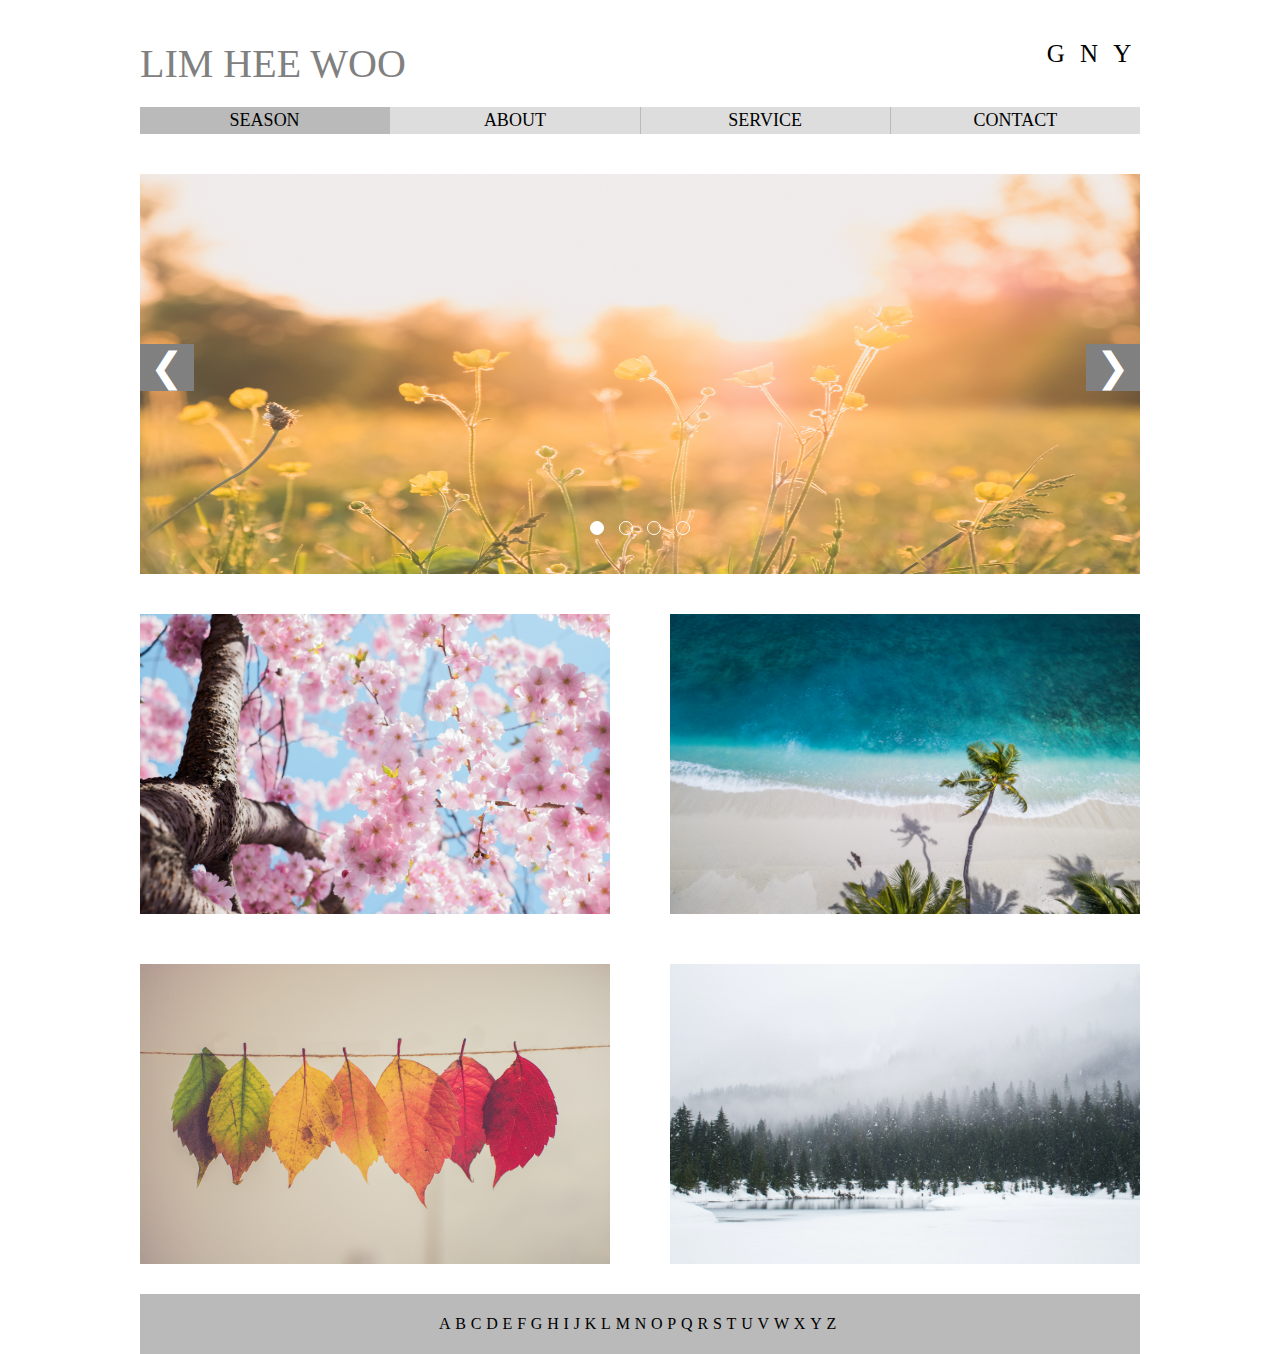
==== index.html @ 7a0b918a "prac" ====
<!DOCTYPE html>
<html lang="en">
<head>
    <meta charset="UTF-8">
    <meta http-equiv="X-UA-Compatible" content="IE=edge">
    <meta name="viewport" content="width=device-width, initial-scale=1.0">
    <title>SEASON</title>
    <link rel="stylesheet" href="style.css">
    <script src="index_include.js"></script>
</head>
<body>
    <div id="wrap">
        <div id="header">
            <div class="header-list">
                <div class="site-title">LIM HEE WOO</div>
                <div class="site-link">
                    <div class="link-tag"><a href="http://google.com" target="_blank" class="liis-a">G</a></div>
                    <div class="link-tag"><a href="http://naver.com" target="_blank" class="liis-a">N</a></div>
                    <div class="link-tag"><a href="http://youtube.com" target="_blank" class="liis-a">Y</a></div>
                </div>
            </div>
            <div class="content-list">
                <ul class="list-item">
                    <a href="index.html" class="item-a" target="_self"><li class="item">SEASON</li></a>
                    <a href="1.html" class="item-a" target="_self"><li class="item">ABOUT</li></a>
                    <a href="2.html" class="item-a" target="_self"><li class="item">SERVICE</li></a>
                    <a href="3.html" class="item-a" target="_self"><li class="item">CONTACT</li></a>
                </ul>
            </div>
        </div>
        <script src="index_script1.js"></script>
        <div id="container">
            <div class="big-pic">
                <img class="pic-slides" src="spring.jpg">
                <img class="pic-slides" src="summer.jpg">
                <img class="pic-slides" src="fall.jpg">
                <img class="pic-slides" src="winter.jpg">
                <div class="cur-btn">
                    <div class="btn-left" onclick="plusDivs(-1)">&#10094;</div>
                    <div class="btn-right" onclick="plusDivs(1)">&#10095;</div>
                </div>
                <div class="current-btn">
                    <div class="curr" onclick='currDiv(1)'></div>
                    <div class="curr" onclick='currDiv(2)'></div>
                    <div class="curr" onclick='currDiv(3)'></div>
                    <div class="curr" onclick='currDiv(4)'></div>
                </div>
            </div>
            <div class="small-pic">
                <div class="small-pic-list"><img class='sp-slide' src="spring1.jpg"></div>
                <div class="small-pic-list"><img class='sp-slide' src="summer1.jpg"></div>
                <div class="small-pic-list"><img class='sp-slide' src="fall1.jpg"></div>
                <div class="small-pic-list"><img class='sp-slide' src="winter1.jpg"></div>
            </div>
        </div>
        <script src="index_script2.js"></script>
        <div id="footer">abcdefghijklmnopqrstuvwxyz</div>
    </div>
    <script>
        includeHTML();
    </script>
</body>
</html>
---- style.css ----
body, #wrap, #header, ul, #container{
    margin: 0;
    padding: 0;
}

#wrap, #container, #container .small-pic{
    margin-top: 40px;
}

.header-list, .content-list, .big-pic, .small-pic, #footer{
    width: 1000px;
    margin: 0 auto;
}

a{
    text-decoration: none;
    color: black;
}

ul{
    list-style: none;
}

/* SEASON */
/* header */

.header-list{
    display: flex;
    justify-content: space-between;
}
.site-title{
    font-size: 40px;
    color: gray;
}
.site-link{
    display: flex;
    justify-content: space-around;
    width: 100px;
}
.link-tag{
    font-size: 25px;
    width: 20px;
}
.list-item{
    margin: 20px 0;
    display: flex;
    justify-content: space-between;
}
.item-a{
    width: 100%;
}
.item{
    padding: 3px 0;
    text-align: center;
    font-size: 18px;
    background-color: rgba(169,169,169,.4);
}
.item-a:nth-child(-n+3){
    border-right: 1px solid rgba(169,169,169,.8);
}
.item-a:hover{
    background-color: rgb(100,100,100);
}
.item-bg{
    background-color: rgba(169,169,169,.8);
}

/* container */

.big-pic{
    height: 400px;
    max-width: 1000px;
}
.pic-slides{
    display: none;
    position: relative;
    width: 100%;
    height: 100%;
}
.cur-btn{
    position: relative;
    top: -230px;
    display: flex;
    justify-content: space-between;
}
.btn-left, .btn-right{
    cursor: pointer;
    font-size: 40px;
    color: white;
    padding: 0 10px;
    background-color: gray;
}
.btn-left:hover, .btn-right:hover{
    background-color: black;
}
.current-btn{
    display: flex;
    width: 100px;
    margin: 0 auto;
    position: relative;
    top: -100px;
    justify-content: space-between;
}
.curr{
    cursor: pointer;
    width: 12px;
    height: 12px;
    border-radius:10px;
    border: 1px solid white;
}

.small-pic{
    display: grid;
    height: 650px;
    grid-template-rows: repeat(2,300px);
    grid-template-columns: repeat(2,470px);
    justify-content: space-between;
    align-content: space-between;
}
.small-pic-list{
    width: 100%;
    height: 100%;
}

.sp-slide{
    width: 100%;
    height: 100%;
}

/* footer */

#footer{
    margin-top: 30px;
    height: 60px;
    background-color: rgba(169,169,169,.8);
    letter-spacing: .3rem;
    text-align: center;
    line-height: 60px;
    text-transform: uppercase;
}

/* ABOUT */
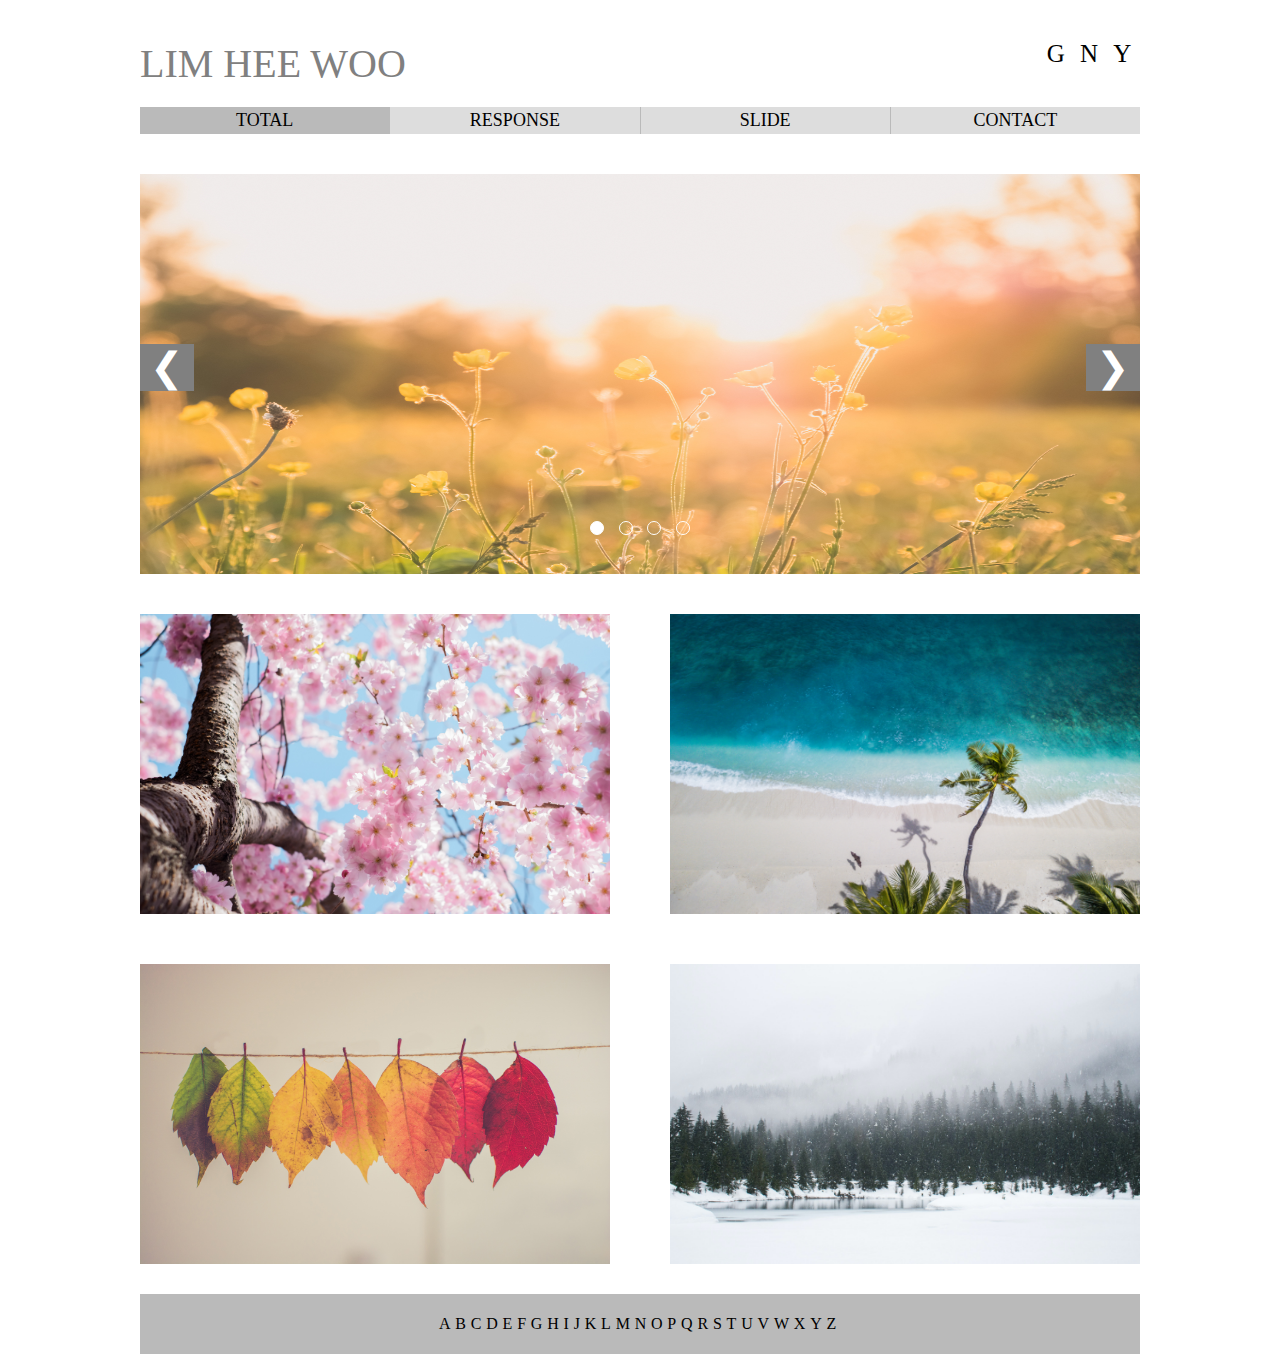
==== commit 28aa3fef: "prac" ====
--- a/index.html
+++ b/index.html
@@ -4,7 +4,7 @@
     <meta charset="UTF-8">
     <meta http-equiv="X-UA-Compatible" content="IE=edge">
     <meta name="viewport" content="width=device-width, initial-scale=1.0">
-    <title>SEASON</title>
+    <title>TOTAL</title>
     <link rel="stylesheet" href="style.css">
     <script src="index_include.js"></script>
 </head>
@@ -21,9 +21,9 @@
             </div>
             <div class="content-list">
                 <ul class="list-item">
-                    <a href="index.html" class="item-a" target="_self"><li class="item">SEASON</li></a>
-                    <a href="1.html" class="item-a" target="_self"><li class="item">ABOUT</li></a>
-                    <a href="2.html" class="item-a" target="_self"><li class="item">SERVICE</li></a>
+                    <a href="index.html" class="item-a" target="_self"><li class="item">TOTAL</li></a>
+                    <a href="1.html" class="item-a" target="_self"><li class="item">RESPONSE</li></a>
+                    <a href="2.html" class="item-a" target="_self"><li class="item">SLIDE</li></a>
                     <a href="3.html" class="item-a" target="_self"><li class="item">CONTACT</li></a>
                 </ul>
             </div>
@@ -31,10 +31,12 @@
         <script src="index_script1.js"></script>
         <div id="container">
             <div class="big-pic">
-                <img class="pic-slides" src="spring.jpg">
-                <img class="pic-slides" src="summer.jpg">
-                <img class="pic-slides" src="fall.jpg">
-                <img class="pic-slides" src="winter.jpg">
+                <div class="big-pic-list">
+                    <img class="pic-slides" src="spring.jpg">
+                    <img class="pic-slides" src="summer.jpg">
+                    <img class="pic-slides" src="fall.jpg">
+                    <img class="pic-slides" src="winter.jpg">
+                </div>
                 <div class="cur-btn">
                     <div class="btn-left" onclick="plusDivs(-1)">&#10094;</div>
                     <div class="btn-right" onclick="plusDivs(1)">&#10095;</div>
--- a/style.css
+++ b/style.css
@@ -67,7 +67,7 @@
 
 /* container */
 
-.big-pic{
+.big-pic, .big-pic-list{
     height: 400px;
     max-width: 1000px;
 }
@@ -138,5 +138,29 @@
     line-height: 60px;
     text-transform: uppercase;
 }
-
+@media(max-width:1000px){
+    .header-list, .content-list, .big-pic, .small-pic, #footer{
+        width: auto;
+        margin: 0 auto;
+    }
+    .list-item{
+        display: block;
+        width: auto;
+    }
+    .pic-slides{
+        height: 310px;
+    }
+    .small-pic{
+        display: grid;
+        height: auto;
+        grid-template-rows: repeat(4,310px);
+        grid-template-columns: repeat(1,1fr);
+    }
+    .cur-btn{
+        top: -270px;
+    }
+    .current-btn{
+        top: -170px;
+    }
+}
 /* ABOUT */